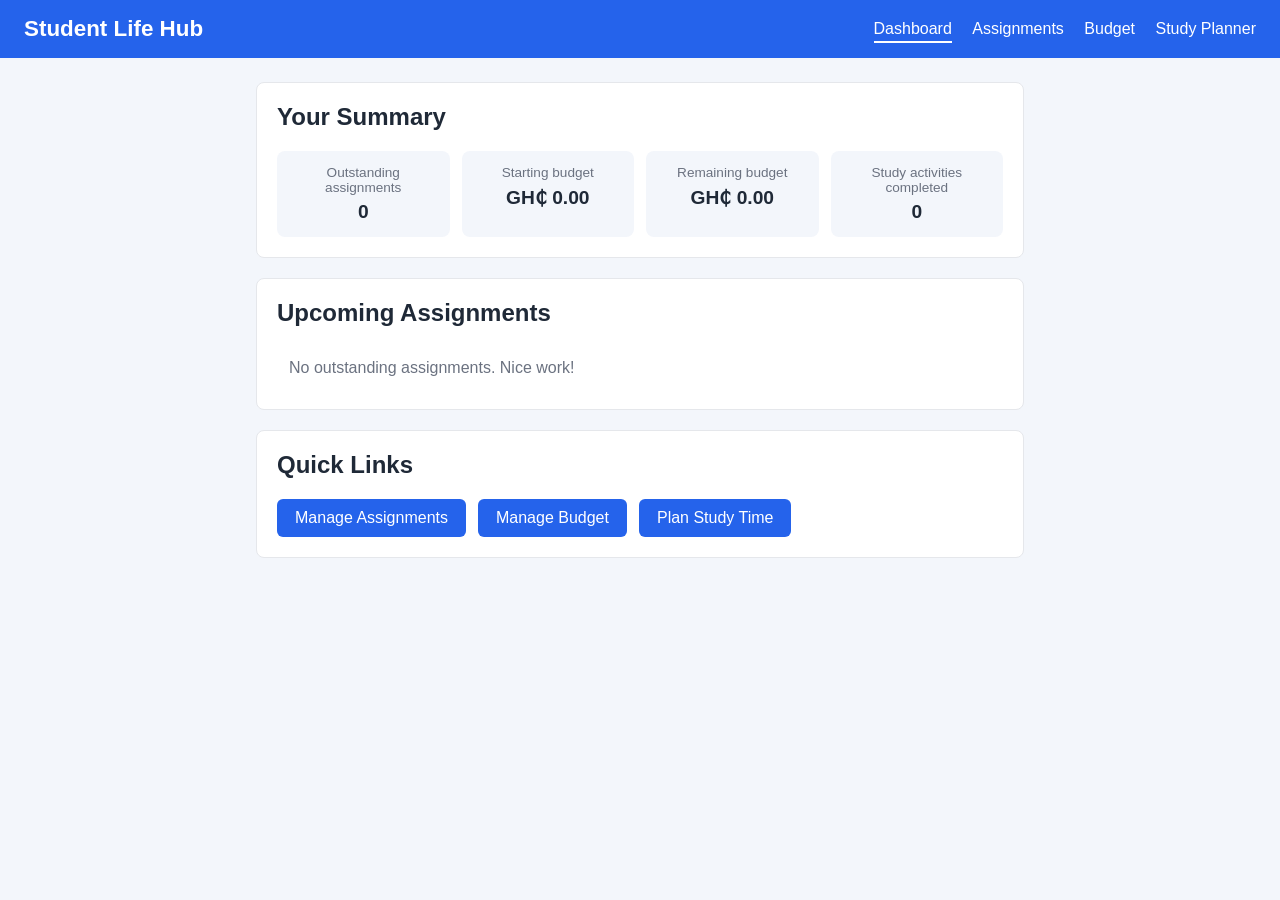
==== index.html @ 5ecf6b03 "Add index homepage" ====
<!DOCTYPE html>
<html lang="en">

<head>
    <meta charset="UTF-8">
    <meta name="viewport" content="width=device-width, initial-scale=1.0">
    <title>Dashboard | Student Life Hub</title>
    <link rel="stylesheet" href="style.css">
</head>

<body>
    <header class="site-header">
        <h1>Student Life Hub</h1>
        <nav>
            <a href="index.html" class="active">Dashboard</a>
            <a href="tasks.html">Assignments</a>
            <a href="budget.html">Budget</a>
            <a href="study.html">Study Planner</a>
        </nav>
    </header>

    <main>
        <section class="card">
            <h2>Your Summary</h2>
            <div class="summary dashboard">
                <div class="stat">
                    <span class="stat-label">Outstanding assignments</span>
                    <span class="stat-value" id="dash-outstanding">0</span>
                </div>
                <div class="stat">
                    <span class="stat-label">Starting budget</span>
                    <span class="stat-value" id="dash-starting">GH₵ 0.00</span>
                </div>
                <div class="stat">
                    <span class="stat-label">Remaining budget</span>
                    <span class="stat-value" id="dash-remaining">GH₵ 0.00</span>
                </div>
                <div class="stat">
                    <span class="stat-label">Study activities completed</span>
                    <span class="stat-value" id="dash-study">0</span>
                </div>
            </div>
        </section>

        <section class="card">
            <h2>Upcoming Assignments</h2>
            <ul id="dash-upcoming" class="item-list"></ul>
        </section>

        <section class="card">
            <h2>Quick Links</h2>
            <div class="quick-links">
                <a href="tasks.html" class="link-btn">Manage Assignments</a>
                <a href="budget.html" class="link-btn">Manage Budget</a>
                <a href="study.html" class="link-btn">Plan Study Time</a>
            </div>
        </section>
    </main>

    <script src="script.js"></script>
</body>

</html>
---- style.css ----
/* ---------- Basics ---------- */
* {
    box-sizing: border-box;
}

body {
    margin: 0;
    font-family: Arial, Helvetica, sans-serif;
    background-color: #f3f6fb;
    color: #1f2937;
}

/* ---------- Header and navigation ---------- */
.site-header {
    background-color: #2563eb;
    color: white;
    padding: 16px 24px;
    display: flex;
    justify-content: space-between;
    align-items: center;
    flex-wrap: wrap;
    gap: 12px;
}

.site-header h1 {
    margin: 0;
    font-size: 1.4rem;
}

.site-header nav a {
    color: white;
    text-decoration: none;
    margin-left: 16px;
    padding-bottom: 4px;
}

.site-header nav a:hover,
.site-header nav a.active {
    border-bottom: 2px solid white;
}

/* ---------- Page layout ---------- */
main {
    max-width: 800px;
    margin: 24px auto;
    padding: 0 16px;
}

.card {
    background-color: white;
    border: 1px solid #e5e7eb;
    border-radius: 8px;
    padding: 20px;
    margin-bottom: 20px;
}

.card h2 {
    margin-top: 0;
}

/* ---------- Forms ---------- */
form label {
    display: block;
    margin: 12px 0 4px;
    font-weight: bold;
}

form input,
form select {
    width: 100%;
    padding: 10px;
    border: 1px solid #d1d5db;
    border-radius: 6px;
    font-size: 1rem;
}

button {
    margin-top: 16px;
    padding: 10px 18px;
    background-color: #2563eb;
    color: white;
    border: none;
    border-radius: 6px;
    font-size: 1rem;
    cursor: pointer;
}

button:hover {
    background-color: #1d4ed8;
}

/* ---------- Feedback messages ---------- */
.message {
    margin: 12px 0 0;
    font-weight: bold;
}

.message.success {
    color: #15803d;
}

.message.error {
    color: #b91c1c;
}

/* ---------- Lists ---------- */
.item-list {
    list-style: none;
    padding: 0;
    margin: 0;
}

/* ---------- List items and badges ---------- */
.item {
    display: flex;
    flex-wrap: wrap;
    align-items: center;
    gap: 8px 12px;
    padding: 12px;
    border-bottom: 1px solid #e5e7eb;
}

.item strong {
    flex: 1 1 100%;
}

.item .empty,
.empty {
    color: #6b7280;
    padding: 12px;
}

.badge {
    padding: 2px 10px;
    border-radius: 999px;
    font-size: 0.8rem;
    font-weight: bold;
}

.priority-high {
    background-color: #fee2e2;
    color: #b91c1c;
}

.priority-medium {
    background-color: #fef3c7;
    color: #b45309;
}

.priority-low {
    background-color: #dcfce7;
    color: #15803d;
}

.status-pending {
    background-color: #e0e7ff;
    color: #3730a3;
}

.status-completed {
    background-color: #d1fae5;
    color: #065f46;
}

/* ---------- Item buttons ---------- */
.item.done strong {
    text-decoration: line-through;
    color: #6b7280;
}

.actions {
    display: flex;
    gap: 8px;
    margin-left: auto;
}

.actions button {
    margin-top: 0;
    padding: 6px 12px;
    font-size: 0.85rem;
}

.btn-complete {
    background-color: #16a34a;
}

.btn-complete:hover {
    background-color: #15803d;
}

.btn-delete {
    background-color: #dc2626;
}

.btn-delete:hover {
    background-color: #b91c1c;
}

/* ---------- Budget summary ---------- */
.summary {
    display: grid;
    grid-template-columns: repeat(3, 1fr);
    gap: 12px;
}

.stat {
    background-color: #f3f6fb;
    border-radius: 8px;
    padding: 14px;
    text-align: center;
}

.stat-label {
    display: block;
    font-size: 0.85rem;
    color: #6b7280;
    margin-bottom: 6px;
}

.stat-value {
    font-size: 1.2rem;
    font-weight: bold;
}

.stat-value.negative {
    color: #b91c1c;
}

.summary.two-col {
    grid-template-columns: repeat(2, 1fr);
}

/* ---------- Dashboard ---------- */
.summary.dashboard {
    grid-template-columns: repeat(auto-fit, minmax(160px, 1fr));
}

.quick-links {
    display: flex;
    flex-wrap: wrap;
    gap: 12px;
}

.link-btn {
    display: inline-block;
    padding: 10px 18px;
    background-color: #2563eb;
    color: white;
    text-decoration: none;
    border-radius: 6px;
}

.link-btn:hover {
    background-color: #1d4ed8;
}

/* ---------- Mobile ---------- */
@media (max-width: 600px) {
    .site-header {
        flex-direction: column;
        align-items: flex-start;
    }

    .summary {
        grid-template-columns: 1fr;
    }

    .site-header nav a {
        margin: 0 12px 0 0;
    }
}
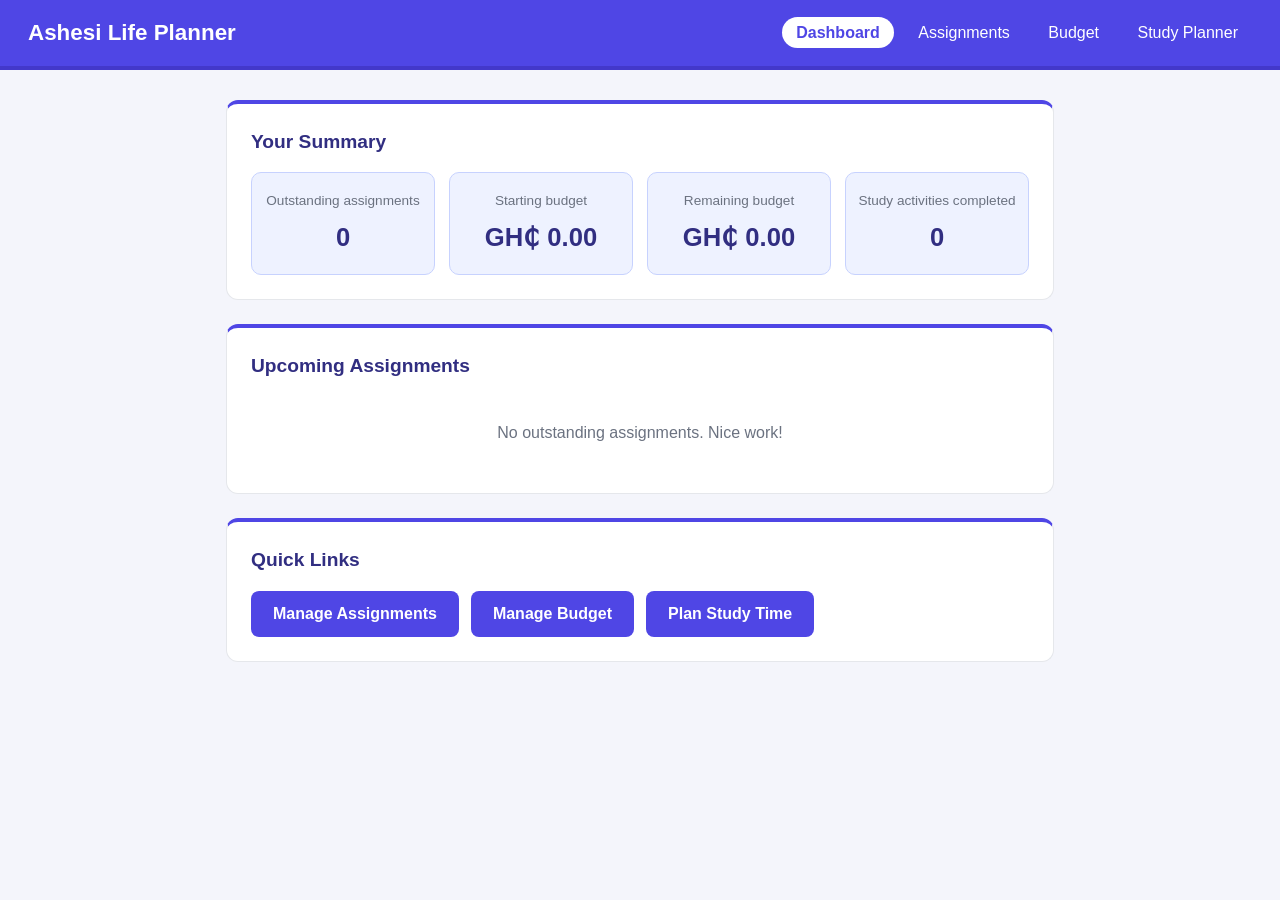
==== commit 7f44d168: "Update project name" ====
--- a/index.html
+++ b/index.html
@@ -4,13 +4,13 @@
 <head>
     <meta charset="UTF-8">
     <meta name="viewport" content="width=device-width, initial-scale=1.0">
-    <title>Dashboard | Student Life Hub</title>
+    <title>Dashboard | Ashesi Life Planner</title>
     <link rel="stylesheet" href="style.css">
 </head>
 
 <body>
     <header class="site-header">
-        <h1>Student Life Hub</h1>
+        <h1>Ashesi Life Planner</h1>
         <nav>
             <a href="index.html" class="active">Dashboard</a>
             <a href="tasks.html">Assignments</a>
--- a/style.css
+++ b/style.css
@@ -1,3 +1,8 @@
+/* =====================================================
+   Ashesi Life Planner - style.css
+   Shared by all four pages.
+   ===================================================== */
+
 /* ---------- Basics ---------- */
 * {
     box-sizing: border-box;
@@ -5,16 +10,18 @@
 
 body {
     margin: 0;
-    font-family: Arial, Helvetica, sans-serif;
-    background-color: #f3f6fb;
+    font-family: "Segoe UI", Arial, Helvetica, sans-serif;
+    line-height: 1.5;
+    background-color: #f4f5fb;
     color: #1f2937;
 }
 
 /* ---------- Header and navigation ---------- */
 .site-header {
-    background-color: #2563eb;
+    background-color: #4f46e5;
+    border-bottom: 4px solid #4338ca;
     color: white;
-    padding: 16px 24px;
+    padding: 16px 28px;
     display: flex;
     justify-content: space-between;
     align-items: center;
@@ -30,68 +37,103 @@
 .site-header nav a {
     color: white;
     text-decoration: none;
-    margin-left: 16px;
-    padding-bottom: 4px;
-}
-
-.site-header nav a:hover,
+    margin-left: 6px;
+    padding: 7px 14px;
+    border-radius: 999px;
+}
+
+.site-header nav a:hover {
+    background-color: #4338ca;
+}
+
+/* the page you are on: white pill (comes after :hover so it stays white) */
 .site-header nav a.active {
-    border-bottom: 2px solid white;
+    background-color: white;
+    color: #4f46e5;
+    font-weight: bold;
 }
 
 /* ---------- Page layout ---------- */
 main {
-    max-width: 800px;
-    margin: 24px auto;
+    max-width: 860px;
+    margin: 30px auto;
     padding: 0 16px;
 }
 
 .card {
     background-color: white;
     border: 1px solid #e5e7eb;
-    border-radius: 8px;
-    padding: 20px;
-    margin-bottom: 20px;
+    border-top: 4px solid #4f46e5;
+    border-radius: 12px;
+    padding: 24px;
+    margin-bottom: 24px;
 }
 
 .card h2 {
     margin-top: 0;
+    font-size: 1.2rem;
+    color: #312e81;
 }
 
 /* ---------- Forms ---------- */
 form label {
     display: block;
-    margin: 12px 0 4px;
-    font-weight: bold;
+    margin: 14px 0 5px;
+    font-weight: bold;
+    font-size: 0.95rem;
+    color: #374151;
+}
+
+.card>label {
+    display: block;
+    margin-bottom: 5px;
+    font-weight: bold;
+    font-size: 0.95rem;
+    color: #374151;
 }
 
 form input,
-form select {
+form select,
+#budget-select {
     width: 100%;
-    padding: 10px;
-    border: 1px solid #d1d5db;
-    border-radius: 6px;
+    padding: 11px;
+    border: 2px solid #d1d5db;
+    border-radius: 8px;
     font-size: 1rem;
+    background-color: white;
+}
+
+form input:hover,
+form select:hover,
+#budget-select:hover {
+    border-color: #4f46e5;
 }
 
 button {
-    margin-top: 16px;
-    padding: 10px 18px;
-    background-color: #2563eb;
+    margin-top: 18px;
+    padding: 11px 22px;
+    background-color: #4f46e5;
     color: white;
     border: none;
-    border-radius: 6px;
+    border-radius: 8px;
     font-size: 1rem;
+    font-weight: bold;
     cursor: pointer;
 }
 
 button:hover {
-    background-color: #1d4ed8;
+    background-color: #4338ca;
+}
+
+.form-buttons {
+    display: flex;
+    flex-wrap: wrap;
+    gap: 8px;
 }
 
 /* ---------- Feedback messages ---------- */
 .message {
-    margin: 12px 0 0;
+    margin: 14px 0 0;
     font-weight: bold;
 }
 
@@ -110,73 +152,95 @@
     margin: 0;
 }
 
-/* ---------- List items and badges ---------- */
 .item {
     display: flex;
     flex-wrap: wrap;
     align-items: center;
     gap: 8px 12px;
-    padding: 12px;
-    border-bottom: 1px solid #e5e7eb;
+    padding: 14px 16px;
+    margin-bottom: 10px;
+    background-color: #f9fafb;
+    border: 1px solid #e5e7eb;
+    border-left: 5px solid #4f46e5;
+    border-radius: 8px;
+}
+
+.item:hover {
+    background-color: #eef2ff;
 }
 
 .item strong {
     flex: 1 1 100%;
-}
-
-.item .empty,
-.empty {
+    font-size: 1.05rem;
+}
+
+.item span {
     color: #6b7280;
-    padding: 12px;
-}
-
-.badge {
-    padding: 2px 10px;
-    border-radius: 999px;
-    font-size: 0.8rem;
-    font-weight: bold;
-}
-
-.priority-high {
-    background-color: #fee2e2;
-    color: #b91c1c;
-}
-
-.priority-medium {
-    background-color: #fef3c7;
-    color: #b45309;
-}
-
-.priority-low {
-    background-color: #dcfce7;
-    color: #15803d;
-}
-
-.status-pending {
-    background-color: #e0e7ff;
-    color: #3730a3;
-}
-
-.status-completed {
-    background-color: #d1fae5;
-    color: #065f46;
-}
-
-/* ---------- Item buttons ---------- */
+    font-size: 0.9rem;
+}
+
+/* completed items turn grey */
+.item.done {
+    border-left-color: #9ca3af;
+}
+
 .item.done strong {
     text-decoration: line-through;
     color: #6b7280;
 }
 
+.empty {
+    text-align: center;
+    color: #6b7280;
+    padding: 24px 12px;
+}
+
+/* ---------- Badges ---------- */
+.item .badge {
+    padding: 3px 12px;
+    border-radius: 999px;
+    font-size: 0.8rem;
+    font-weight: bold;
+    background-color: #e5e7eb;
+    color: #374151;
+}
+
+.item .priority-high {
+    background-color: #fee2e2;
+    color: #b91c1c;
+}
+
+.item .priority-medium {
+    background-color: #fef3c7;
+    color: #b45309;
+}
+
+.item .priority-low {
+    background-color: #dcfce7;
+    color: #15803d;
+}
+
+.item .status-pending {
+    background-color: #e0e7ff;
+    color: #3730a3;
+}
+
+.item .status-completed {
+    background-color: #d1fae5;
+    color: #065f46;
+}
+
+/* ---------- Item buttons ---------- */
 .actions {
     display: flex;
     gap: 8px;
     margin-left: auto;
+    /* pushes the buttons to the right edge */
 }
 
 .actions button {
     margin-top: 0;
-    padding: 6px 12px;
+    padding: 6px 14px;
     font-size: 0.85rem;
 }
 
@@ -196,17 +260,26 @@
     background-color: #b91c1c;
 }
 
-/* ---------- Budget summary ---------- */
+/* ---------- Summary boxes (budget, study, dashboard) ---------- */
 .summary {
     display: grid;
     grid-template-columns: repeat(3, 1fr);
-    gap: 12px;
+    gap: 14px;
+}
+
+.summary.two-col {
+    grid-template-columns: repeat(2, 1fr);
+}
+
+.summary.dashboard {
+    grid-template-columns: repeat(auto-fit, minmax(160px, 1fr));
 }
 
 .stat {
-    background-color: #f3f6fb;
-    border-radius: 8px;
-    padding: 14px;
+    background-color: #eef2ff;
+    border: 1px solid #c7d2fe;
+    border-radius: 10px;
+    padding: 18px 12px;
     text-align: center;
 }
 
@@ -218,23 +291,16 @@
 }
 
 .stat-value {
-    font-size: 1.2rem;
-    font-weight: bold;
+    font-size: 1.6rem;
+    font-weight: bold;
+    color: #312e81;
 }
 
 .stat-value.negative {
     color: #b91c1c;
 }
 
-.summary.two-col {
-    grid-template-columns: repeat(2, 1fr);
-}
-
-/* ---------- Dashboard ---------- */
-.summary.dashboard {
-    grid-template-columns: repeat(auto-fit, minmax(160px, 1fr));
-}
-
+/* ---------- Dashboard quick links ---------- */
 .quick-links {
     display: flex;
     flex-wrap: wrap;
@@ -243,15 +309,16 @@
 
 .link-btn {
     display: inline-block;
-    padding: 10px 18px;
-    background-color: #2563eb;
+    padding: 11px 22px;
+    background-color: #4f46e5;
     color: white;
     text-decoration: none;
-    border-radius: 6px;
+    font-weight: bold;
+    border-radius: 8px;
 }
 
 .link-btn:hover {
-    background-color: #1d4ed8;
+    background-color: #4338ca;
 }
 
 /* ---------- Mobile ---------- */
@@ -259,13 +326,32 @@
     .site-header {
         flex-direction: column;
         align-items: flex-start;
+        padding: 14px 16px;
+    }
+
+    .site-header nav a {
+        margin: 0 6px 0 0;
+    }
+
+    main {
+        margin: 18px auto;
+    }
+
+    .card {
+        padding: 16px;
     }
 
     .summary {
         grid-template-columns: 1fr;
     }
 
-    .site-header nav a {
-        margin: 0 12px 0 0;
+    .actions {
+        margin-left: 0;
+        width: 100%;
+    }
+
+    .link-btn {
+        width: 100%;
+        text-align: center;
     }
 }
